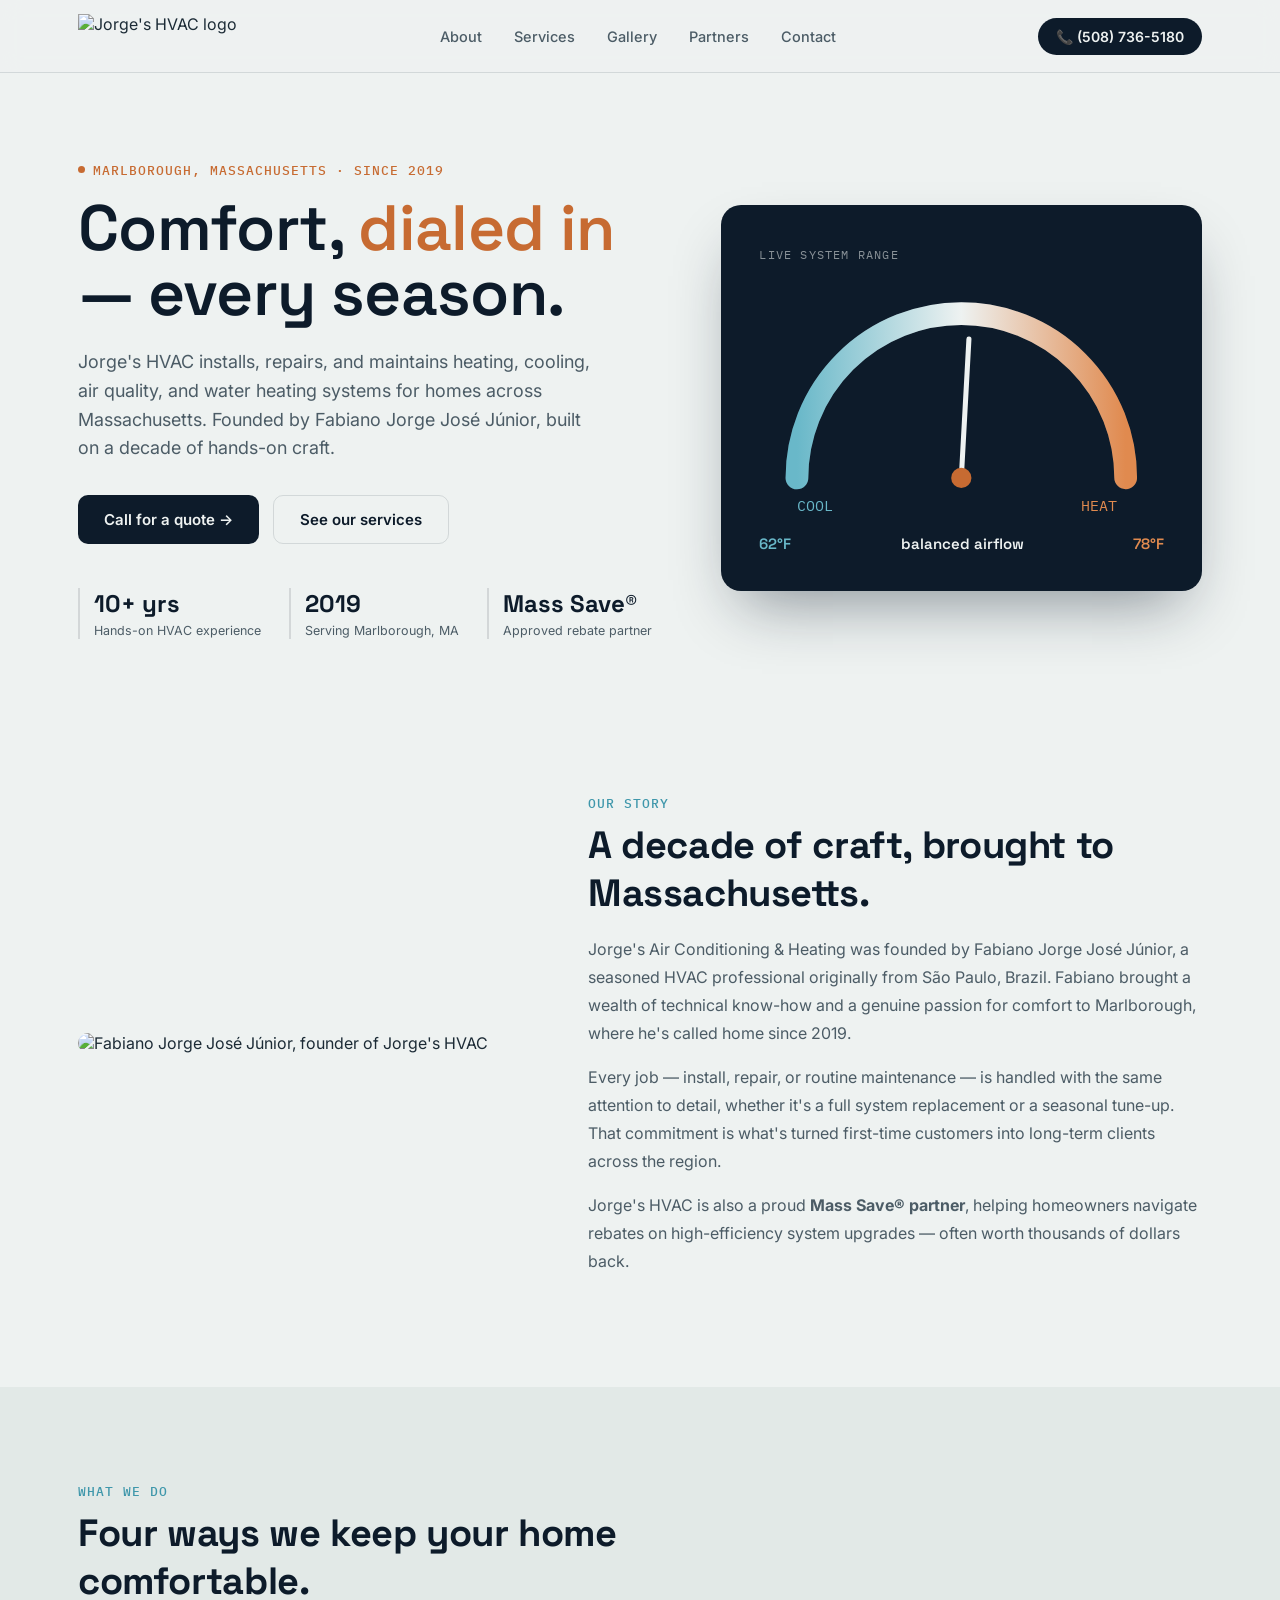
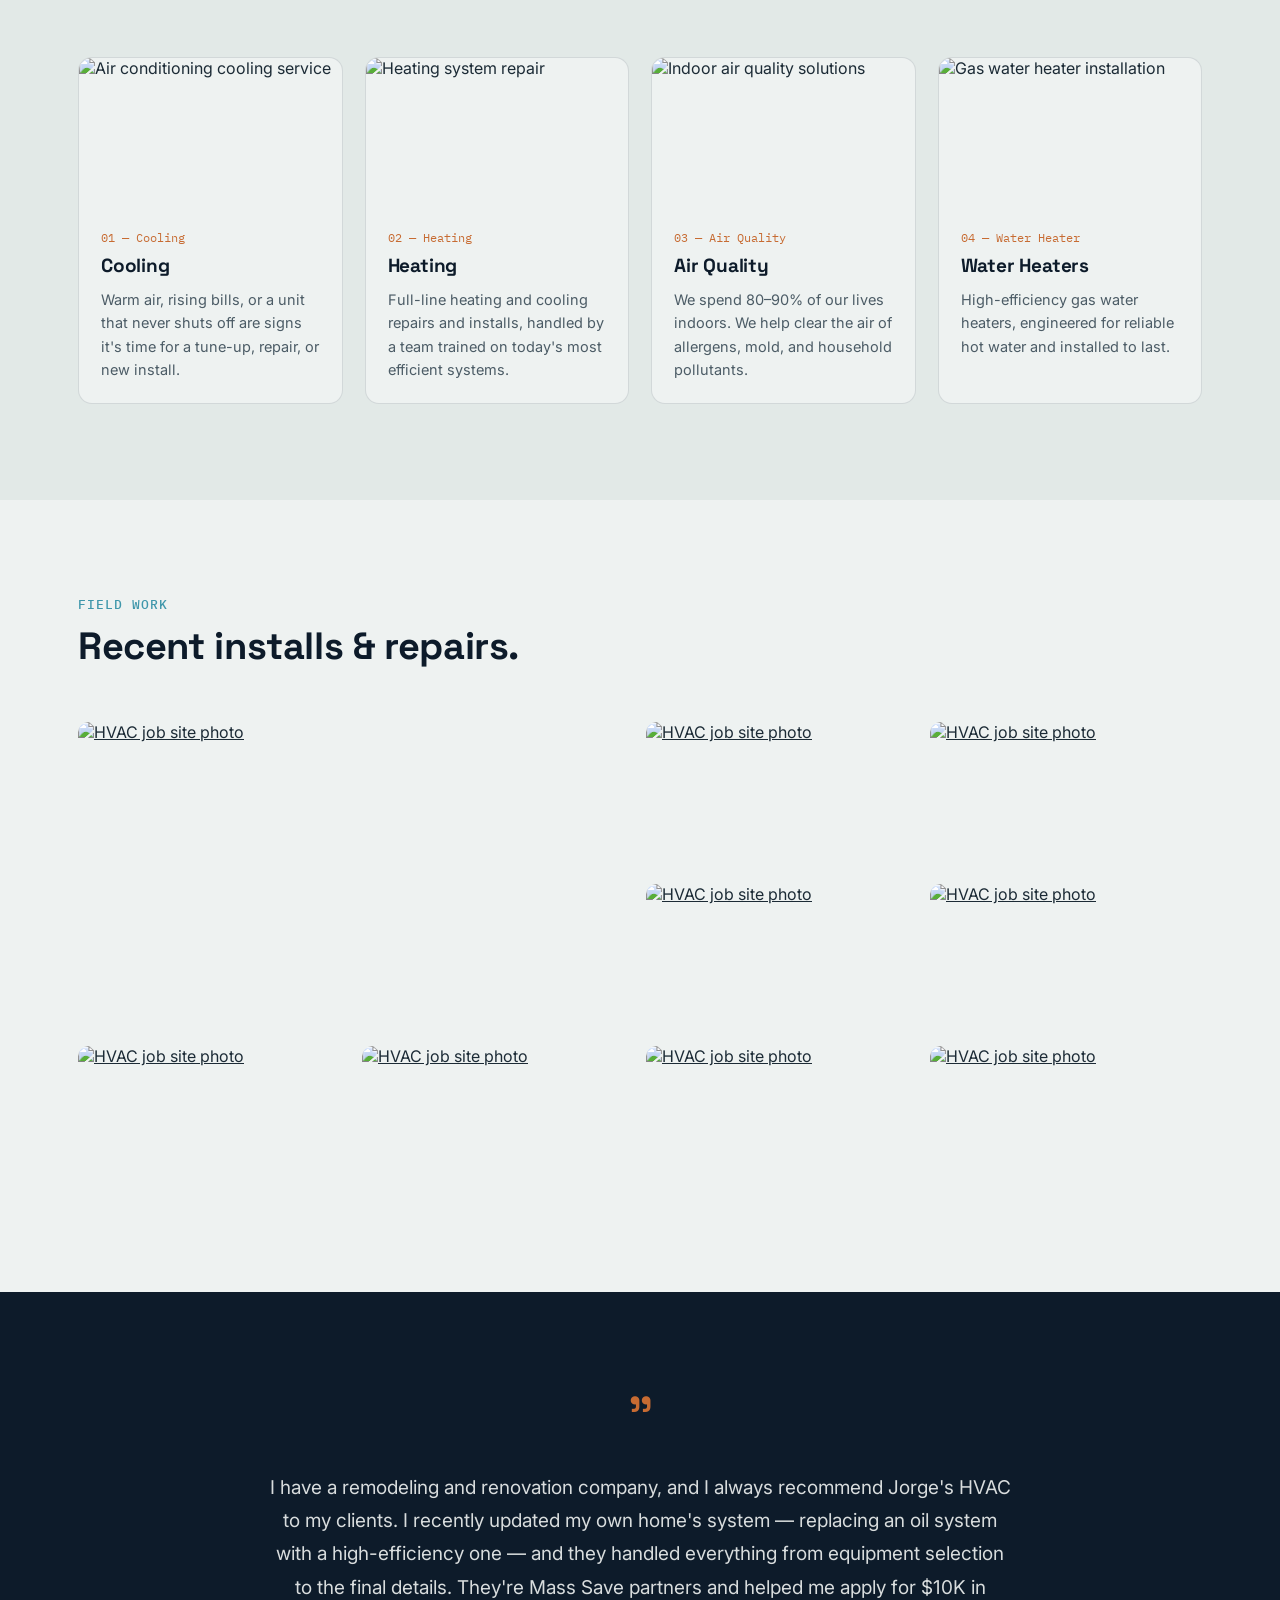
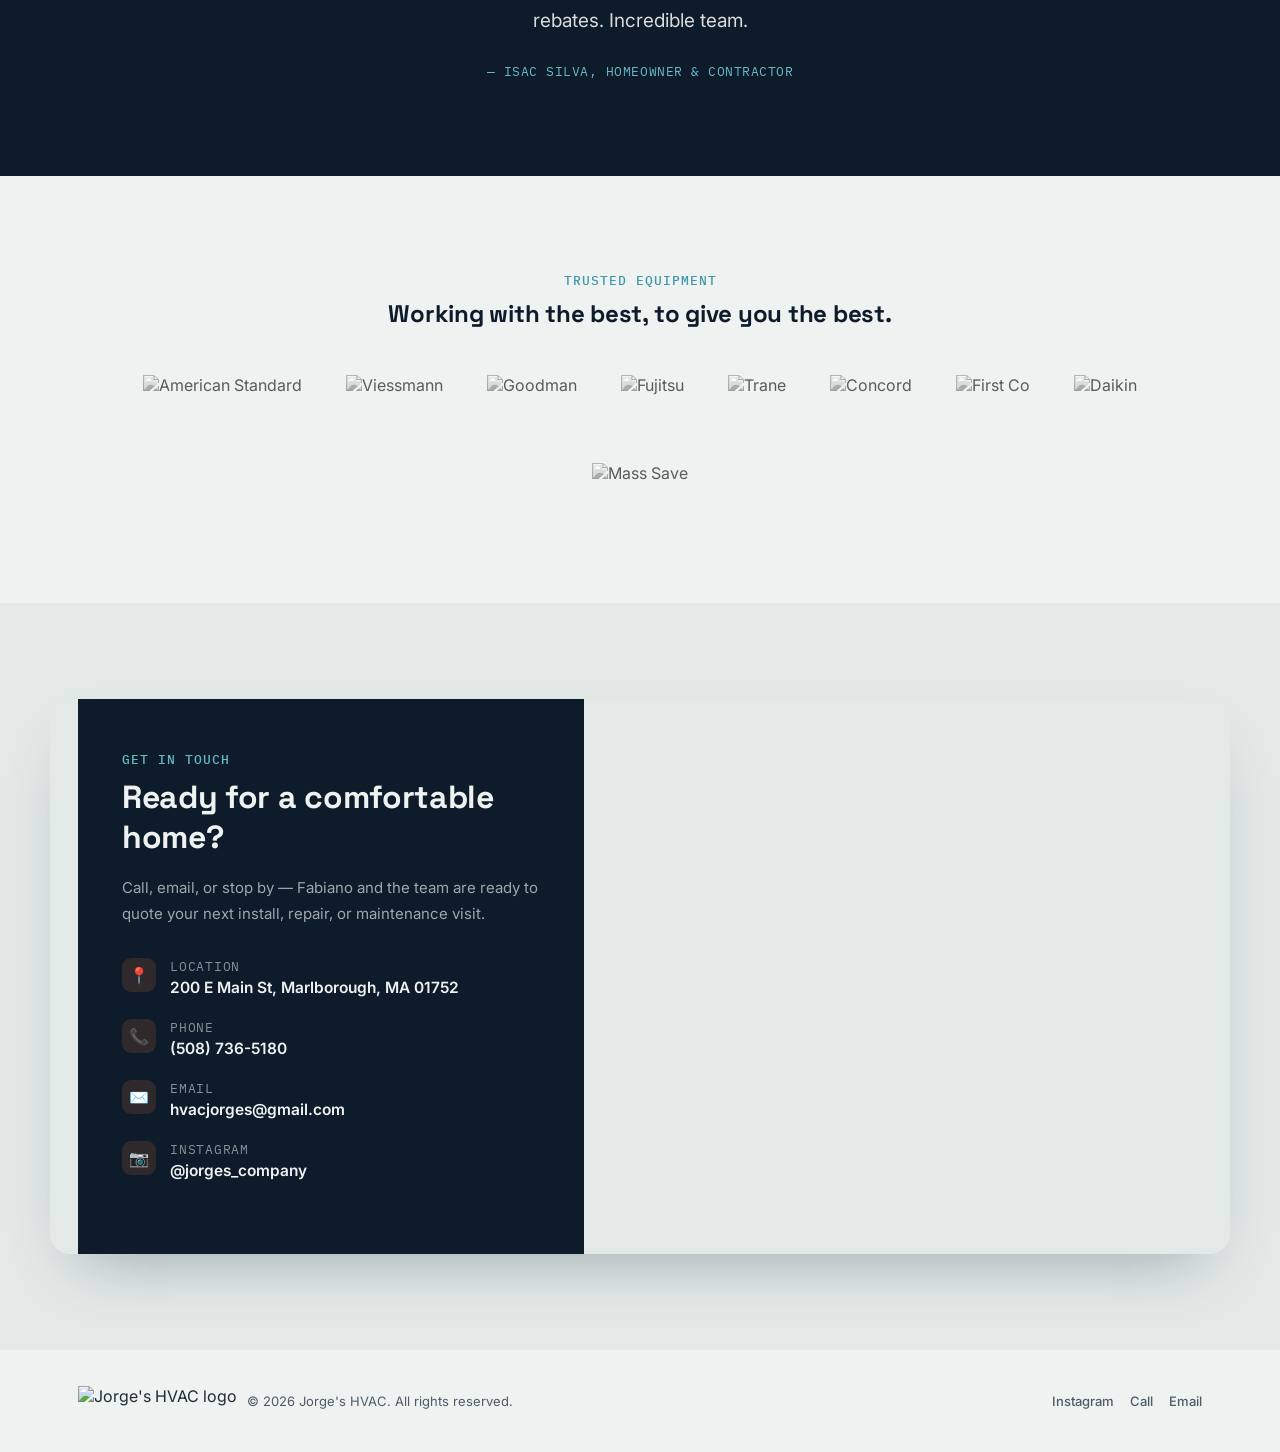
==== jorges-hvac.html @ 2f524a7e "Add files via upload" ====
<!DOCTYPE html>
<html lang="en">
<head>
<meta charset="UTF-8">
<meta name="viewport" content="width=device-width, initial-scale=1.0">
<title>Jorge's HVAC | Air Conditioning &amp; Heating — Marlborough, MA</title>
<meta name="description" content="Jorge's HVAC — residential heating, cooling, air quality and water heater specialists serving Marlborough, Massachusetts since 2019.">
<link rel="preconnect" href="https://fonts.googleapis.com">
<link rel="preconnect" href="https://fonts.gstatic.com" crossorigin>
<link href="https://fonts.googleapis.com/css2?family=Space+Grotesk:wght@400;500;600;700&family=Inter:wght@400;500;600&family=IBM+Plex+Mono:wght@500&display=swap" rel="stylesheet">
<style>
  :root{
    --ink:#0d1b2a;
    --paper:#eef2f1;
    --paper-2:#e2e9e7;
    --copper:#c76b32;
    --copper-2:#e08a4f;
    --teal:#3f97ab;
    --teal-2:#69b8c9;
    --text:#1c2b36;
    --text-soft:#4c5c66;
    --line:rgba(13,27,42,0.12);
    --radius:14px;
  }
  *{box-sizing:border-box;}
  html{scroll-behavior:smooth;}
  body{
    margin:0;
    background:var(--paper);
    color:var(--text);
    font-family:'Inter',sans-serif;
    -webkit-font-smoothing:antialiased;
  }
  h1,h2,h3,.disp{
    font-family:'Space Grotesk',sans-serif;
    letter-spacing:-0.01em;
    color:var(--ink);
    margin:0;
  }
  .mono{font-family:'IBM Plex Mono',monospace;}
  a{color:inherit;}
  img{max-width:100%;display:block;}
  .wrap{max-width:1180px;margin:0 auto;padding:0 28px;}
  section{padding:96px 0;}
  @media(max-width:640px){section{padding:64px 0;}}

  /* ---------- Header ---------- */
  header{
    position:sticky;top:0;z-index:50;
    background:rgba(238,242,241,0.86);
    backdrop-filter:blur(10px);
    border-bottom:1px solid var(--line);
  }
  .nav{display:flex;align-items:center;justify-content:space-between;padding:14px 28px;max-width:1180px;margin:0 auto;}
  .brand{display:flex;align-items:center;gap:10px;}
  .brand img{height:44px;width:auto;}
  nav.links{display:flex;gap:32px;font-size:14.5px;font-weight:500;}
  nav.links a{text-decoration:none;color:var(--text-soft);transition:color .2s;}
  nav.links a:hover{color:var(--ink);}
  .call-btn{
    display:flex;align-items:center;gap:8px;
    background:var(--ink);color:var(--paper);
    padding:10px 18px;border-radius:999px;
    font-size:14px;font-weight:600;text-decoration:none;
    white-space:nowrap;
  }
  .menu-toggle{display:none;}
  @media(max-width:860px){
    nav.links{display:none;}
    .menu-toggle{display:block;background:none;border:none;font-size:22px;cursor:pointer;color:var(--ink);}
  }

  /* ---------- Hero ---------- */
  .hero{padding:84px 0 60px;position:relative;overflow:hidden;}
  .hero .wrap{display:grid;grid-template-columns:1.1fr 0.9fr;gap:56px;align-items:center;}
  @media(max-width:900px){.hero .wrap{grid-template-columns:1fr;}}
  .eyebrow{
    display:inline-flex;align-items:center;gap:8px;
    font-family:'IBM Plex Mono',monospace;font-size:12.5px;letter-spacing:.08em;
    text-transform:uppercase;color:var(--copper);font-weight:500;margin-bottom:18px;
  }
  .eyebrow::before{content:'';width:7px;height:7px;border-radius:50%;background:var(--copper);display:inline-block;}
  h1.hero-title{font-size:clamp(38px,5.2vw,64px);line-height:1.02;font-weight:600;}
  h1.hero-title .accent{color:var(--copper);}
  .hero p.lead{font-size:18px;line-height:1.6;color:var(--text-soft);margin:22px 0 32px;max-width:520px;}
  .cta-row{display:flex;gap:14px;flex-wrap:wrap;}
  .btn-primary{
    background:var(--ink);color:var(--paper);padding:14px 26px;border-radius:10px;
    text-decoration:none;font-weight:600;font-size:15px;display:inline-flex;align-items:center;gap:8px;
    transition:transform .15s ease;
  }
  .btn-primary:hover{transform:translateY(-2px);}
  .btn-ghost{
    border:1px solid var(--line);padding:14px 26px;border-radius:10px;text-decoration:none;
    font-weight:600;font-size:15px;color:var(--ink);display:inline-flex;align-items:center;gap:8px;
  }
  .founded-row{display:flex;gap:28px;margin-top:44px;flex-wrap:wrap;}
  .founded-row .stat{border-left:2px solid var(--line);padding-left:14px;}
  .founded-row .stat b{display:block;font-family:'Space Grotesk';font-size:24px;color:var(--ink);}
  .founded-row .stat span{font-size:12.5px;color:var(--text-soft);}

  /* Dial signature graphic */
  .dial-card{
    background:var(--ink);border-radius:20px;padding:38px;position:relative;
    box-shadow:0 30px 60px -20px rgba(13,27,42,0.45);
  }
  .dial-card .dial-label{
    font-family:'IBM Plex Mono';font-size:12px;color:rgba(238,242,241,0.55);
    text-transform:uppercase;letter-spacing:.1em;margin-bottom:6px;
  }
  .dial-readout{display:flex;justify-content:space-between;align-items:flex-end;margin-top:14px;}
  .dial-readout .temp{font-family:'Space Grotesk';font-size:15px;color:var(--paper);font-weight:600;}
  .dial-readout .cool{color:var(--teal-2);}
  .dial-readout .heat{color:var(--copper-2);}

  /* ---------- About ---------- */
  .about .wrap{display:grid;grid-template-columns:0.85fr 1.15fr;gap:56px;align-items:center;}
  @media(max-width:900px){.about .wrap{grid-template-columns:1fr;}}
  .about-photo{border-radius:var(--radius);overflow:hidden;box-shadow:0 20px 40px -18px rgba(13,27,42,0.35);}
  .section-tag{font-family:'IBM Plex Mono';font-size:12.5px;text-transform:uppercase;letter-spacing:.08em;color:var(--teal);font-weight:500;margin-bottom:10px;display:block;}
  .about h2{font-size:clamp(28px,3.4vw,38px);margin-bottom:18px;}
  .about p{color:var(--text-soft);line-height:1.75;font-size:16px;margin-bottom:16px;}

  /* ---------- Services ---------- */
  .services{background:var(--paper-2);}
  .services-head{max-width:560px;margin-bottom:52px;}
  .services-head h2{font-size:clamp(28px,3.4vw,38px);}
  .services-grid{display:grid;grid-template-columns:repeat(4,1fr);gap:22px;}
  @media(max-width:960px){.services-grid{grid-template-columns:1fr 1fr;}}
  @media(max-width:560px){.services-grid{grid-template-columns:1fr;}}
  .service-card{
    background:var(--paper);border-radius:var(--radius);overflow:hidden;
    border:1px solid var(--line);transition:transform .2s ease, box-shadow .2s ease;
  }
  .service-card:hover{transform:translateY(-4px);box-shadow:0 20px 40px -22px rgba(13,27,42,0.3);}
  .service-card .img-wrap{height:150px;overflow:hidden;}
  .service-card .img-wrap img{width:100%;height:100%;object-fit:cover;}
  .service-card .body{padding:22px;}
  .service-card .idx{font-family:'IBM Plex Mono';font-size:12px;color:var(--copper);margin-bottom:8px;display:block;}
  .service-card h3{font-size:19px;margin-bottom:10px;}
  .service-card p{font-size:14.5px;color:var(--text-soft);line-height:1.6;margin:0;}

  /* ---------- Gallery ---------- */
  .gallery-grid{
    display:grid;grid-template-columns:repeat(4,1fr);grid-auto-rows:150px;gap:12px;
  }
  @media(max-width:860px){.gallery-grid{grid-template-columns:repeat(3,1fr);grid-auto-rows:110px;}}
  @media(max-width:560px){.gallery-grid{grid-template-columns:repeat(2,1fr);grid-auto-rows:100px;}}
  .gallery-grid img{width:100%;height:100%;object-fit:cover;border-radius:10px;transition:transform .35s ease;}
  .gallery-grid a{overflow:hidden;border-radius:10px;display:block;}
  .gallery-grid a:hover img{transform:scale(1.08);}
  .g-big{grid-column:span 2;grid-row:span 2;}
  @media(max-width:560px){.g-big{grid-column:span 2;grid-row:span 1;}}

  /* ---------- Testimonial ---------- */
  .testimonial{background:var(--ink);color:var(--paper);}
  .testimonial .wrap{max-width:800px;text-align:center;}
  .quote-mark{font-family:'Space Grotesk';font-size:64px;color:var(--copper);line-height:1;margin-bottom:8px;}
  .testimonial p.quote{font-size:19px;line-height:1.75;color:rgba(238,242,241,0.9);margin-bottom:26px;}
  .testimonial .who{font-family:'IBM Plex Mono';font-size:13px;color:var(--teal-2);letter-spacing:.04em;}

  /* ---------- Partners ---------- */
  .partners-head{text-align:center;max-width:520px;margin:0 auto 46px;}
  .partners-strip{
    display:flex;flex-wrap:wrap;justify-content:center;align-items:center;gap:44px;
    filter:grayscale(1);opacity:.75;
  }
  .partners-strip img{height:44px;width:auto;object-fit:contain;}

  /* ---------- Contact / Map ---------- */
  .contact{background:var(--paper-2);}
  .contact .wrap{display:grid;grid-template-columns:0.9fr 1.1fr;gap:0;border-radius:20px;overflow:hidden;box-shadow:0 30px 60px -30px rgba(13,27,42,0.35);}
  @media(max-width:860px){.contact .wrap{grid-template-columns:1fr;}}
  .contact-info{background:var(--ink);color:var(--paper);padding:52px 44px;}
  .contact-info h2{color:var(--paper);font-size:clamp(26px,3vw,32px);margin-bottom:18px;}
  .contact-info p.sub{color:rgba(238,242,241,0.65);line-height:1.7;margin-bottom:32px;font-size:15px;}
  .info-row{display:flex;gap:14px;align-items:flex-start;margin-bottom:22px;}
  .info-row .ic{width:34px;height:34px;border-radius:9px;background:rgba(199,107,50,0.18);display:flex;align-items:center;justify-content:center;flex-shrink:0;color:var(--copper-2);}
  .info-row .txt a{text-decoration:none;font-weight:600;font-size:15.5px;}
  .info-row .txt span{display:block;font-size:12.5px;color:rgba(238,242,241,0.55);margin-bottom:3px;font-family:'IBM Plex Mono';text-transform:uppercase;letter-spacing:.06em;}
  .map-wrap{min-height:420px;position:relative;}
  .map-wrap iframe{width:100%;height:100%;position:absolute;inset:0;border:0;}

  /* ---------- Footer ---------- */
  footer{padding:36px 0;}
  footer .wrap{display:flex;justify-content:space-between;align-items:center;flex-wrap:wrap;gap:16px;}
  footer .f-brand{display:flex;align-items:center;gap:10px;}
  footer .f-brand img{height:30px;}
  footer p{font-size:13px;color:var(--text-soft);margin:0;}
  footer .f-social{display:flex;gap:16px;}
  footer .f-social a{color:var(--text-soft);text-decoration:none;font-size:13px;font-weight:500;}
</style>
</head>
<body>

<header>
  <div class="nav">
    <div class="brand">
      <img src="https://static.wixstatic.com/media/fc9479_6227c693219246b69a8003c278b263b8~mv2.png" alt="Jorge's HVAC logo">
    </div>
    <nav class="links">
      <a href="#about">About</a>
      <a href="#services">Services</a>
      <a href="#gallery">Gallery</a>
      <a href="#partners">Partners</a>
      <a href="#contact">Contact</a>
    </nav>
    <a class="call-btn" href="tel:5087365180">📞 (508) 736-5180</a>
  </div>
</header>

<section class="hero">
  <div class="wrap">
    <div>
      <span class="eyebrow">Marlborough, Massachusetts · Since 2019</span>
      <h1 class="hero-title">Comfort, <span class="accent">dialed in</span> — every season.</h1>
      <p class="lead">Jorge's HVAC installs, repairs, and maintains heating, cooling, air quality, and water heating systems for homes across Massachusetts. Founded by Fabiano Jorge José Júnior, built on a decade of hands-on craft.</p>
      <div class="cta-row">
        <a class="btn-primary" href="tel:5087365180">Call for a quote →</a>
        <a class="btn-ghost" href="#services">See our services</a>
      </div>
      <div class="founded-row">
        <div class="stat"><b>10+ yrs</b><span>Hands-on HVAC experience</span></div>
        <div class="stat"><b>2019</b><span>Serving Marlborough, MA</span></div>
        <div class="stat"><b>Mass Save®</b><span>Approved rebate partner</span></div>
      </div>
    </div>
    <div class="dial-card">
      <span class="dial-label">Live system range</span>
      <svg viewBox="0 0 320 200" width="100%" height="auto">
        <defs>
          <linearGradient id="arcGrad" x1="0" y1="0" x2="1" y2="0">
            <stop offset="0%" stop-color="#69b8c9"/>
            <stop offset="50%" stop-color="#eef2f1"/>
            <stop offset="100%" stop-color="#e08a4f"/>
          </linearGradient>
        </defs>
        <path d="M 30 170 A 130 130 0 0 1 290 170" fill="none" stroke="rgba(238,242,241,0.12)" stroke-width="18" stroke-linecap="round"/>
        <path d="M 30 170 A 130 130 0 0 1 290 170" fill="none" stroke="url(#arcGrad)" stroke-width="18" stroke-linecap="round" stroke-dasharray="408" stroke-dashoffset="0"/>
        <g>
          <line id="needle" x1="160" y1="170" x2="160" y2="60" stroke="#eef2f1" stroke-width="4" stroke-linecap="round" transform-origin="160 170">
            <animateTransform attributeName="transform" type="rotate" values="-55;55;-55" dur="7s" repeatCount="indefinite"/>
          </line>
          <circle cx="160" cy="170" r="8" fill="#c76b32"/>
        </g>
        <text x="30" y="196" fill="#69b8c9" font-family="IBM Plex Mono" font-size="12">COOL</text>
        <text x="255" y="196" fill="#e08a4f" font-family="IBM Plex Mono" font-size="12">HEAT</text>
      </svg>
      <div class="dial-readout">
        <span class="temp cool mono">62°F</span>
        <span class="temp mono">balanced airflow</span>
        <span class="temp heat mono">78°F</span>
      </div>
    </div>
  </div>
</section>

<section class="about" id="about">
  <div class="wrap">
    <div class="about-photo">
      <img src="https://static.wixstatic.com/media/6af0bf_0059070eb35042699edf2f99a89b0881~mv2.jpg" alt="Fabiano Jorge José Júnior, founder of Jorge's HVAC">
    </div>
    <div>
      <span class="section-tag">Our story</span>
      <h2>A decade of craft, brought to Massachusetts.</h2>
      <p>Jorge's Air Conditioning &amp; Heating was founded by Fabiano Jorge José Júnior, a seasoned HVAC professional originally from São Paulo, Brazil. Fabiano brought a wealth of technical know-how and a genuine passion for comfort to Marlborough, where he's called home since 2019.</p>
      <p>Every job — install, repair, or routine maintenance — is handled with the same attention to detail, whether it's a full system replacement or a seasonal tune-up. That commitment is what's turned first-time customers into long-term clients across the region.</p>
      <p>Jorge's HVAC is also a proud <strong>Mass Save® partner</strong>, helping homeowners navigate rebates on high-efficiency system upgrades — often worth thousands of dollars back.</p>
    </div>
  </div>
</section>

<section class="services" id="services">
  <div class="wrap">
    <div class="services-head">
      <span class="section-tag">What we do</span>
      <h2>Four ways we keep your home comfortable.</h2>
    </div>
    <div class="services-grid">
      <div class="service-card">
        <div class="img-wrap"><img src="https://static.wixstatic.com/media/a3c153_56669e38ce904a728a6246879d546efe~mv2.jpg" alt="Air conditioning cooling service"></div>
        <div class="body">
          <span class="idx">01 — Cooling</span>
          <h3>Cooling</h3>
          <p>Warm air, rising bills, or a unit that never shuts off are signs it's time for a tune-up, repair, or new install.</p>
        </div>
      </div>
      <div class="service-card">
        <div class="img-wrap"><img src="https://static.wixstatic.com/media/c72cc3075b6b4cb0a4b5691df7a374e9.jpg" alt="Heating system repair"></div>
        <div class="body">
          <span class="idx">02 — Heating</span>
          <h3>Heating</h3>
          <p>Full-line heating and cooling repairs and installs, handled by a team trained on today's most efficient systems.</p>
        </div>
      </div>
      <div class="service-card">
        <div class="img-wrap"><img src="https://static.wixstatic.com/media/6af0bf_21682578ac074589a72baededa5db661~mv2.jpeg" alt="Indoor air quality solutions"></div>
        <div class="body">
          <span class="idx">03 — Air Quality</span>
          <h3>Air Quality</h3>
          <p>We spend 80–90% of our lives indoors. We help clear the air of allergens, mold, and household pollutants.</p>
        </div>
      </div>
      <div class="service-card">
        <div class="img-wrap"><img src="https://static.wixstatic.com/media/6af0bf_4f864af9c4084b5ca4c1fb94f4057456~mv2.jpeg" alt="Gas water heater installation"></div>
        <div class="body">
          <span class="idx">04 — Water Heater</span>
          <h3>Water Heaters</h3>
          <p>High-efficiency gas water heaters, engineered for reliable hot water and installed to last.</p>
        </div>
      </div>
    </div>
  </div>
</section>

<section id="gallery">
  <div class="wrap">
    <div class="services-head">
      <span class="section-tag">Field work</span>
      <h2>Recent installs &amp; repairs.</h2>
    </div>
    <div class="gallery-grid">
      <a class="g-big" href="https://static.wixstatic.com/media/fc9479_60979dba7e684342903971198f5626d5~mv2.jpeg" target="_blank"><img src="https://static.wixstatic.com/media/fc9479_60979dba7e684342903971198f5626d5~mv2.jpeg" alt="HVAC job site photo"></a>
      <a href="https://static.wixstatic.com/media/fc9479_14ffb78b35f049d3afb1933136d7eb33~mv2.jpeg" target="_blank"><img src="https://static.wixstatic.com/media/fc9479_14ffb78b35f049d3afb1933136d7eb33~mv2.jpeg" alt="HVAC job site photo"></a>
      <a href="https://static.wixstatic.com/media/fc9479_774953a46e1c450782778f22073405b7~mv2.jpeg" target="_blank"><img src="https://static.wixstatic.com/media/fc9479_774953a46e1c450782778f22073405b7~mv2.jpeg" alt="HVAC job site photo"></a>
      <a href="https://static.wixstatic.com/media/fc9479_d36e43104c43455ea2e08a2913b02959~mv2.jpeg" target="_blank"><img src="https://static.wixstatic.com/media/fc9479_d36e43104c43455ea2e08a2913b02959~mv2.jpeg" alt="HVAC job site photo"></a>
      <a href="https://static.wixstatic.com/media/6af0bf_ab69b0f250004332ac04d1683e96c022f003.jpg" target="_blank"><img src="https://static.wixstatic.com/media/6af0bf_ab69b0f250004332ac04d1683e96c022f003.jpg" alt="HVAC job site photo"></a>
      <a href="https://static.wixstatic.com/media/6af0bf_f7a6e0abb18545e599bedf4788f11f24~mv2.jpg" target="_blank"><img src="https://static.wixstatic.com/media/6af0bf_f7a6e0abb18545e599bedf4788f11f24~mv2.jpg" alt="HVAC job site photo"></a>
      <a href="https://static.wixstatic.com/media/6af0bf_a3e02ba2478d49bdb0521d89520cb864~mv2.jpg" target="_blank"><img src="https://static.wixstatic.com/media/6af0bf_a3e02ba2478d49bdb0521d89520cb864~mv2.jpg" alt="HVAC job site photo"></a>
      <a href="https://static.wixstatic.com/media/6af0bf_21291bddd34b43ddb1283bdc72a72e00~mv2.jpg" target="_blank"><img src="https://static.wixstatic.com/media/6af0bf_21291bddd34b43ddb1283bdc72a72e00~mv2.jpg" alt="HVAC job site photo"></a>
      <a href="https://static.wixstatic.com/media/6af0bf_511a3db5c3a44da0bc64b3d94ef82dff~mv2.jpg" target="_blank"><img src="https://static.wixstatic.com/media/6af0bf_511a3db5c3a44da0bc64b3d94ef82dff~mv2.jpg" alt="HVAC job site photo"></a>
    </div>
  </div>
</section>

<section class="testimonial">
  <div class="wrap">
    <div class="quote-mark">"</div>
    <p class="quote">I have a remodeling and renovation company, and I always recommend Jorge's HVAC to my clients. I recently updated my own home's system — replacing an oil system with a high-efficiency one — and they handled everything from equipment selection to the final details. They're Mass Save partners and helped me apply for $10K in rebates. Incredible team.</p>
    <div class="who">— ISAC SILVA, HOMEOWNER &amp; CONTRACTOR</div>
  </div>
</section>

<section id="partners">
  <div class="wrap">
    <div class="partners-head">
      <span class="section-tag">Trusted equipment</span>
      <h2>Working with the best, to give you the best.</h2>
    </div>
    <div class="partners-strip">
      <img src="https://static.wixstatic.com/media/fc9479_d9d89bdbfcfb4cdebfdb4f18f1bef807~mv2.png" alt="American Standard">
      <img src="https://static.wixstatic.com/media/fc9479_b21fe7f79837451b898548a3047d15c5~mv2.png" alt="Viessmann">
      <img src="https://static.wixstatic.com/media/fc9479_6e2365478aa744669d7b43fcd9af9023~mv2.png" alt="Goodman">
      <img src="https://static.wixstatic.com/media/fc9479_62b9f2e776924a3fb985a25b045e7283~mv2.png" alt="Fujitsu">
      <img src="https://static.wixstatic.com/media/fc9479_4fc2f5d1a4834160b5f87989683364e3~mv2.png" alt="Trane">
      <img src="https://static.wixstatic.com/media/fc9479_2b391b04d5f244e3a72639884554afff~mv2.png" alt="Concord">
      <img src="https://static.wixstatic.com/media/fc9479_1a184c3d9d0d44eb93fc24f3d7b8cde6~mv2.png" alt="First Co">
      <img src="https://static.wixstatic.com/media/fc9479_e1c1ed7fa6a1403bbee824621b095758~mv2.png" alt="Daikin">
      <img src="https://static.wixstatic.com/media/fc9479_9b89e1243cc24a1d83a5c691467ba5d6~mv2.webp" alt="Mass Save">
    </div>
  </div>
</section>

<section class="contact" id="contact">
  <div class="wrap">
    <div class="contact-info">
      <span class="section-tag" style="color:#69b8c9;">Get in touch</span>
      <h2>Ready for a comfortable home?</h2>
      <p class="sub">Call, email, or stop by — Fabiano and the team are ready to quote your next install, repair, or maintenance visit.</p>

      <div class="info-row">
        <div class="ic">📍</div>
        <div class="txt"><span>Location</span><a href="https://maps.google.com/?q=200+E+Main+St,+Marlborough,+MA+01752" target="_blank">200 E Main St, Marlborough, MA 01752</a></div>
      </div>
      <div class="info-row">
        <div class="ic">📞</div>
        <div class="txt"><span>Phone</span><a href="tel:5087365180">(508) 736-5180</a></div>
      </div>
      <div class="info-row">
        <div class="ic">✉️</div>
        <div class="txt"><span>Email</span><a href="mailto:hvacjorges@gmail.com">hvacjorges@gmail.com</a></div>
      </div>
      <div class="info-row">
        <div class="ic">📷</div>
        <div class="txt"><span>Instagram</span><a href="https://www.instagram.com/jorges_company/" target="_blank">@jorges_company</a></div>
      </div>
    </div>
    <div class="map-wrap">
      <iframe loading="lazy" src="https://www.google.com/maps?q=200+E+Main+St,+Marlborough,+MA+01752&output=embed"></iframe>
    </div>
  </div>
</section>

<footer>
  <div class="wrap">
    <div class="f-brand">
      <img src="https://static.wixstatic.com/media/fc9479_6227c693219246b69a8003c278b263b8~mv2.png" alt="Jorge's HVAC logo">
      <p>© 2026 Jorge's HVAC. All rights reserved.</p>
    </div>
    <div class="f-social">
      <a href="https://www.instagram.com/jorges_company/" target="_blank">Instagram</a>
      <a href="tel:5087365180">Call</a>
      <a href="mailto:hvacjorges@gmail.com">Email</a>
    </div>
  </div>
</footer>

</body>
</html>
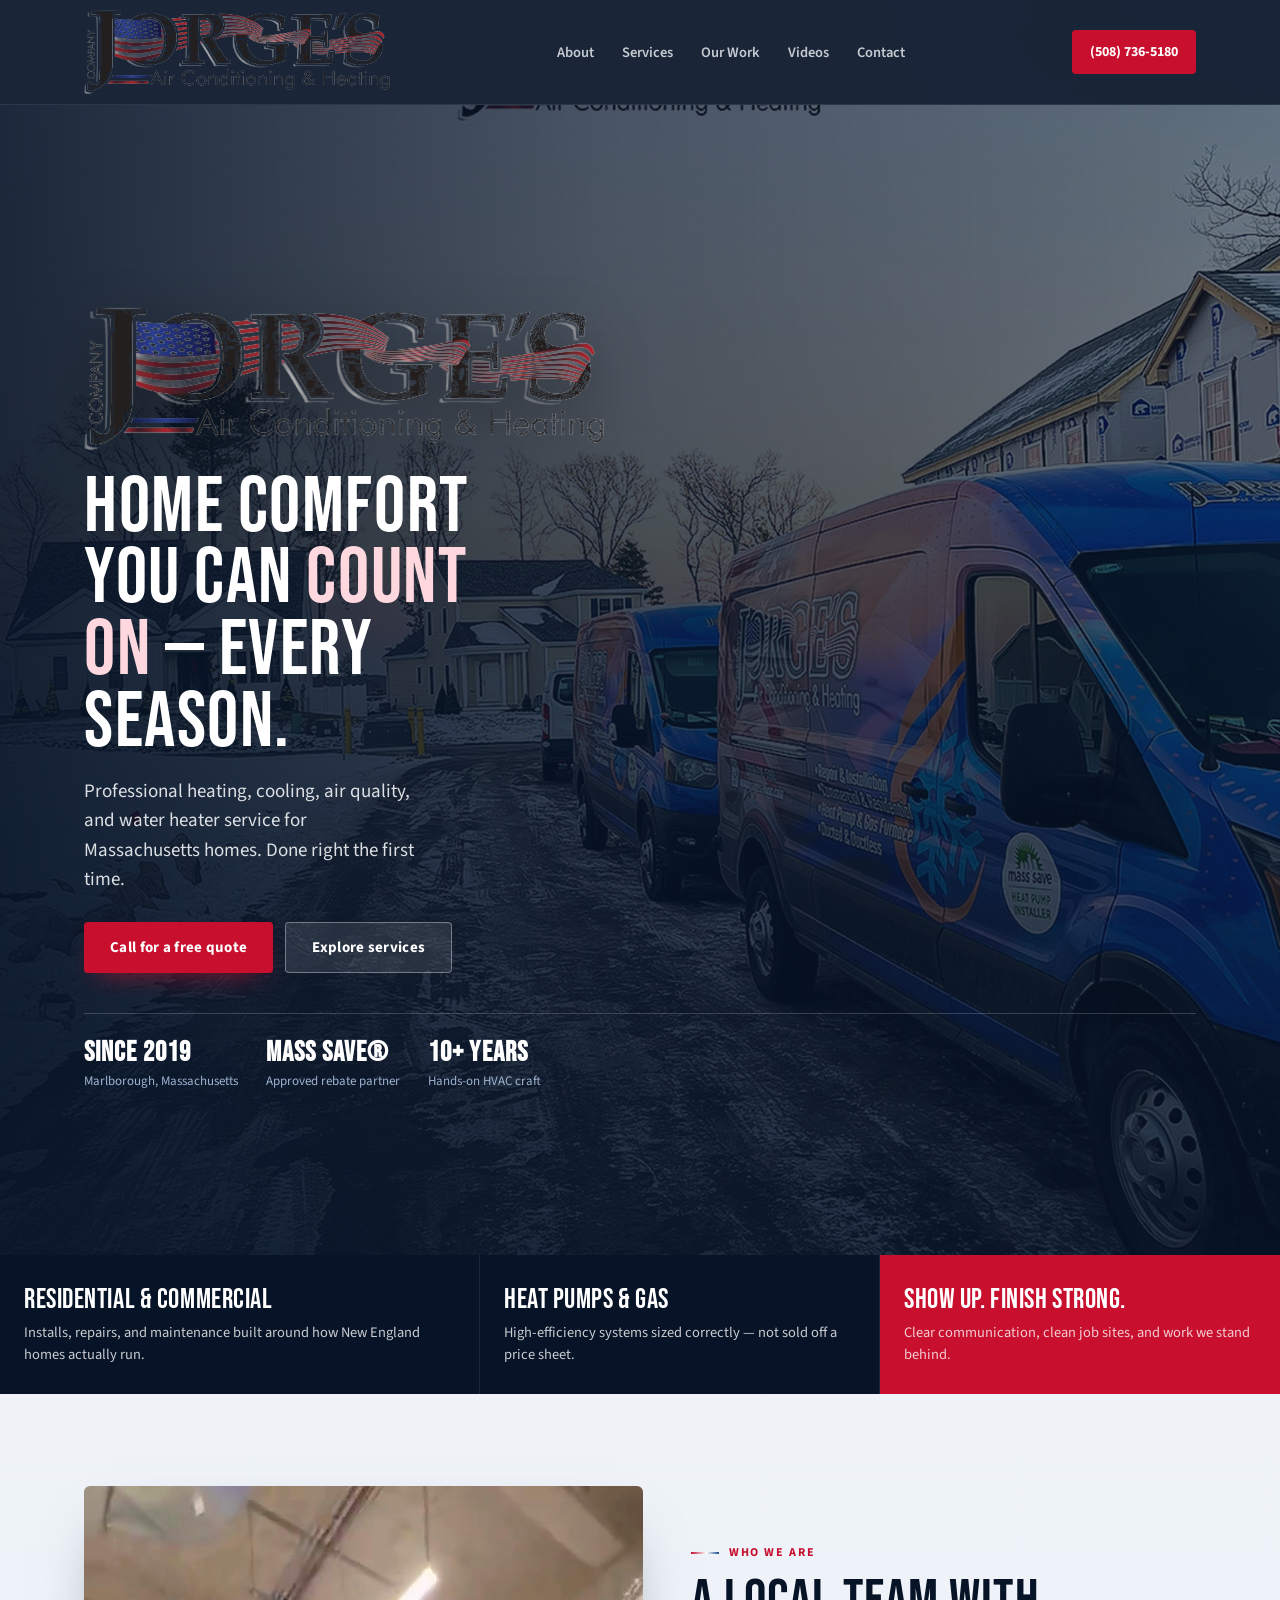
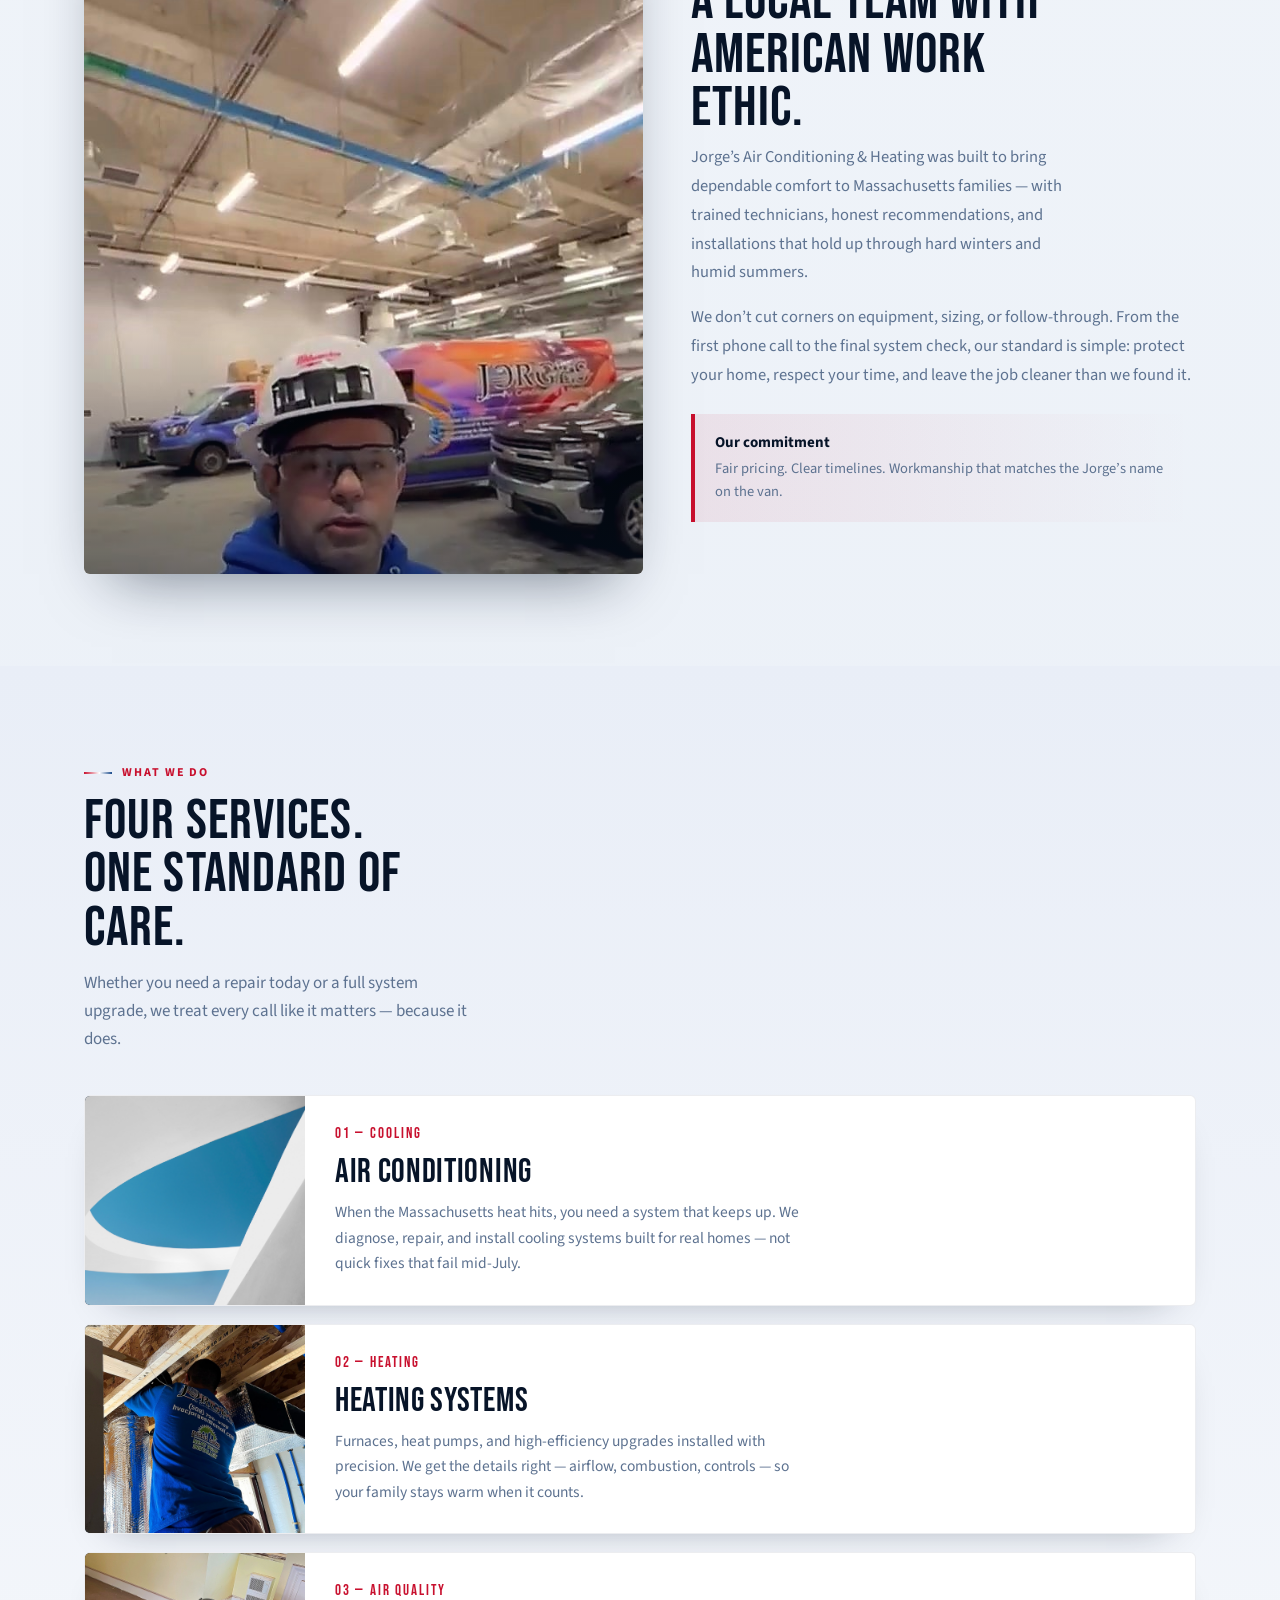
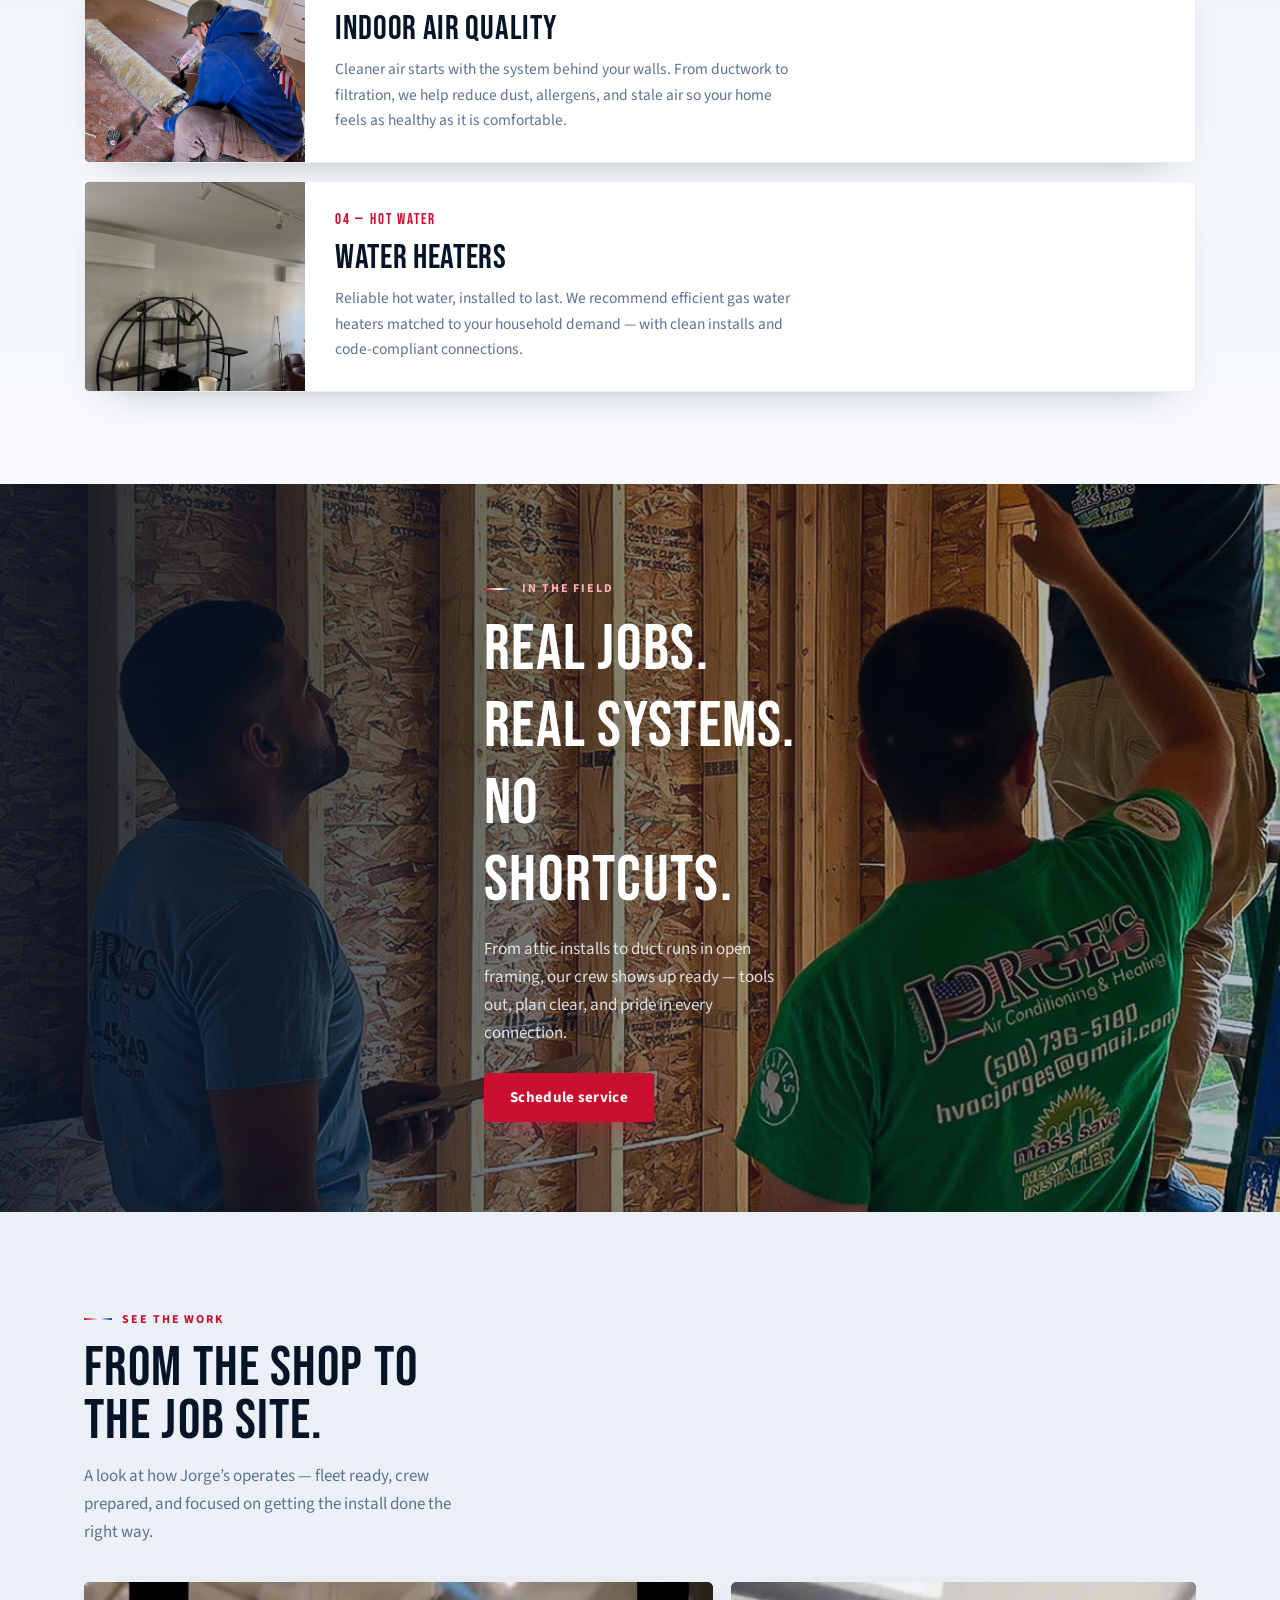
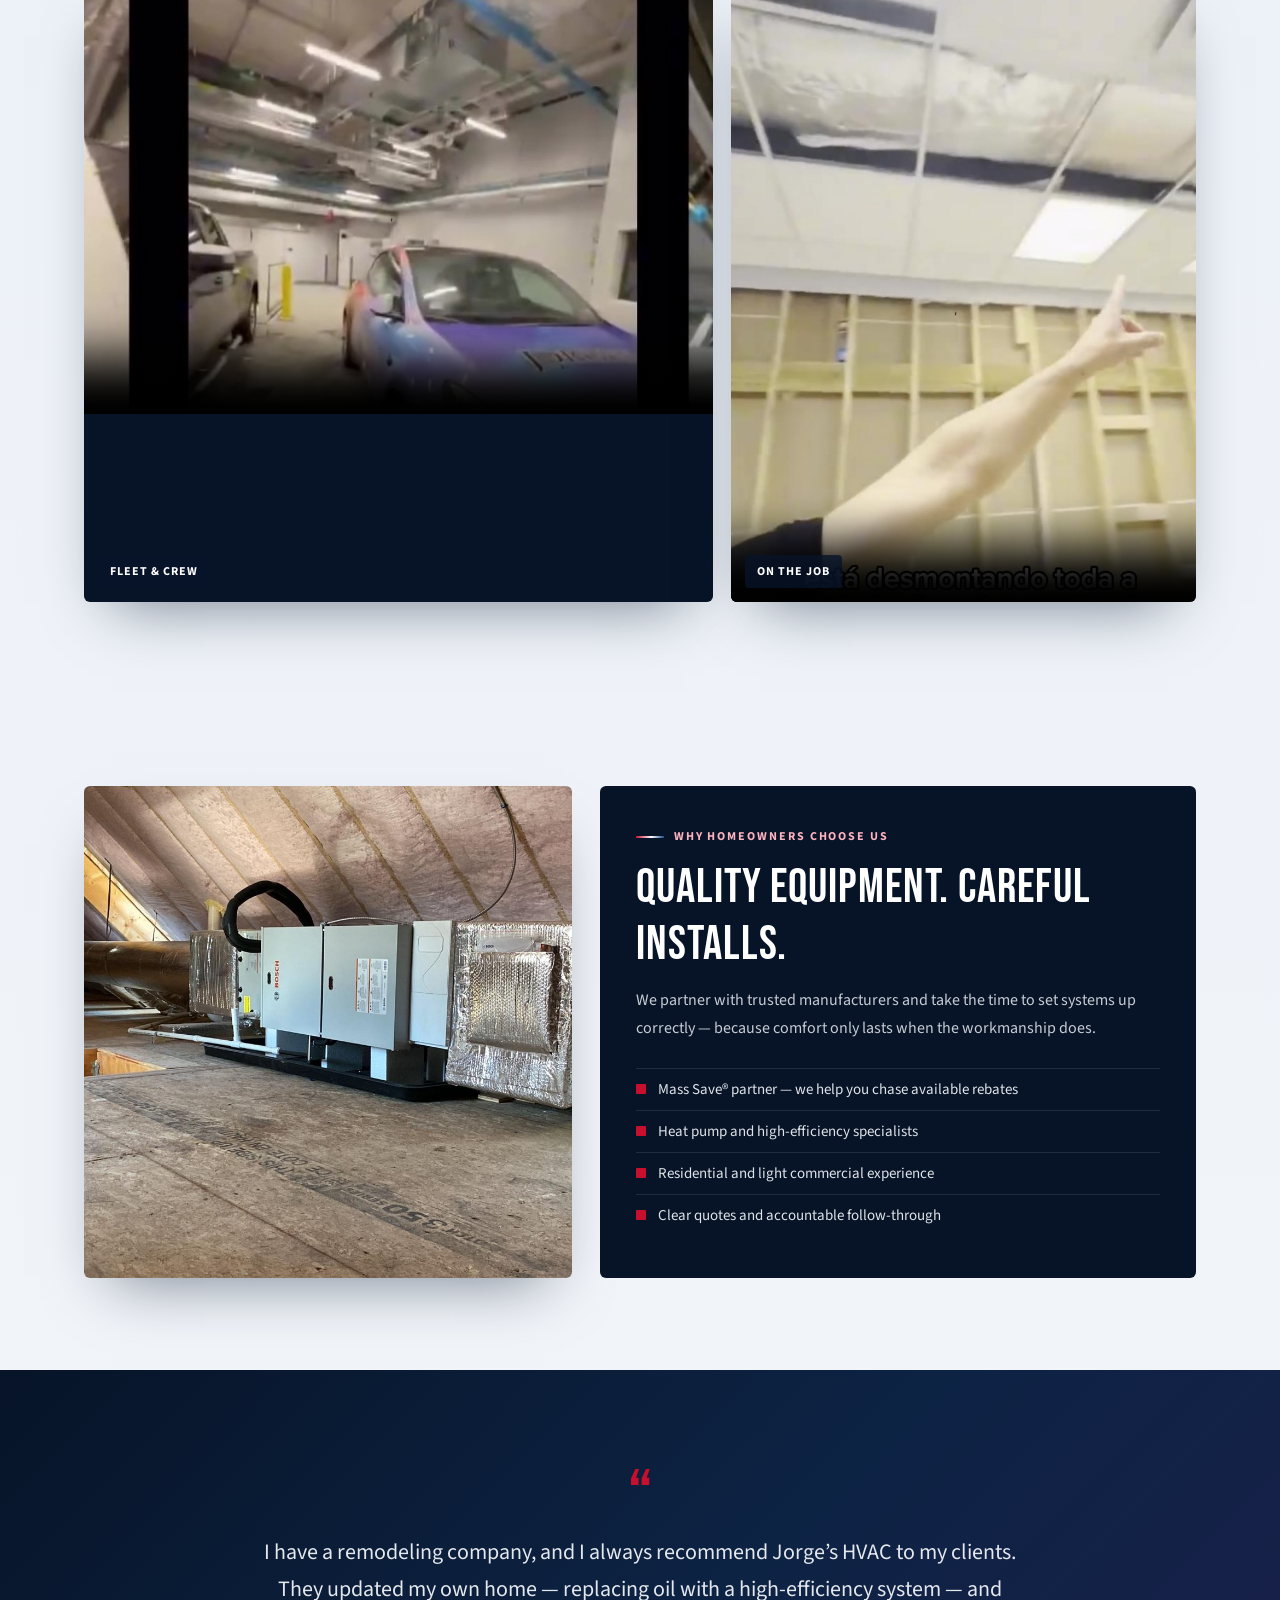
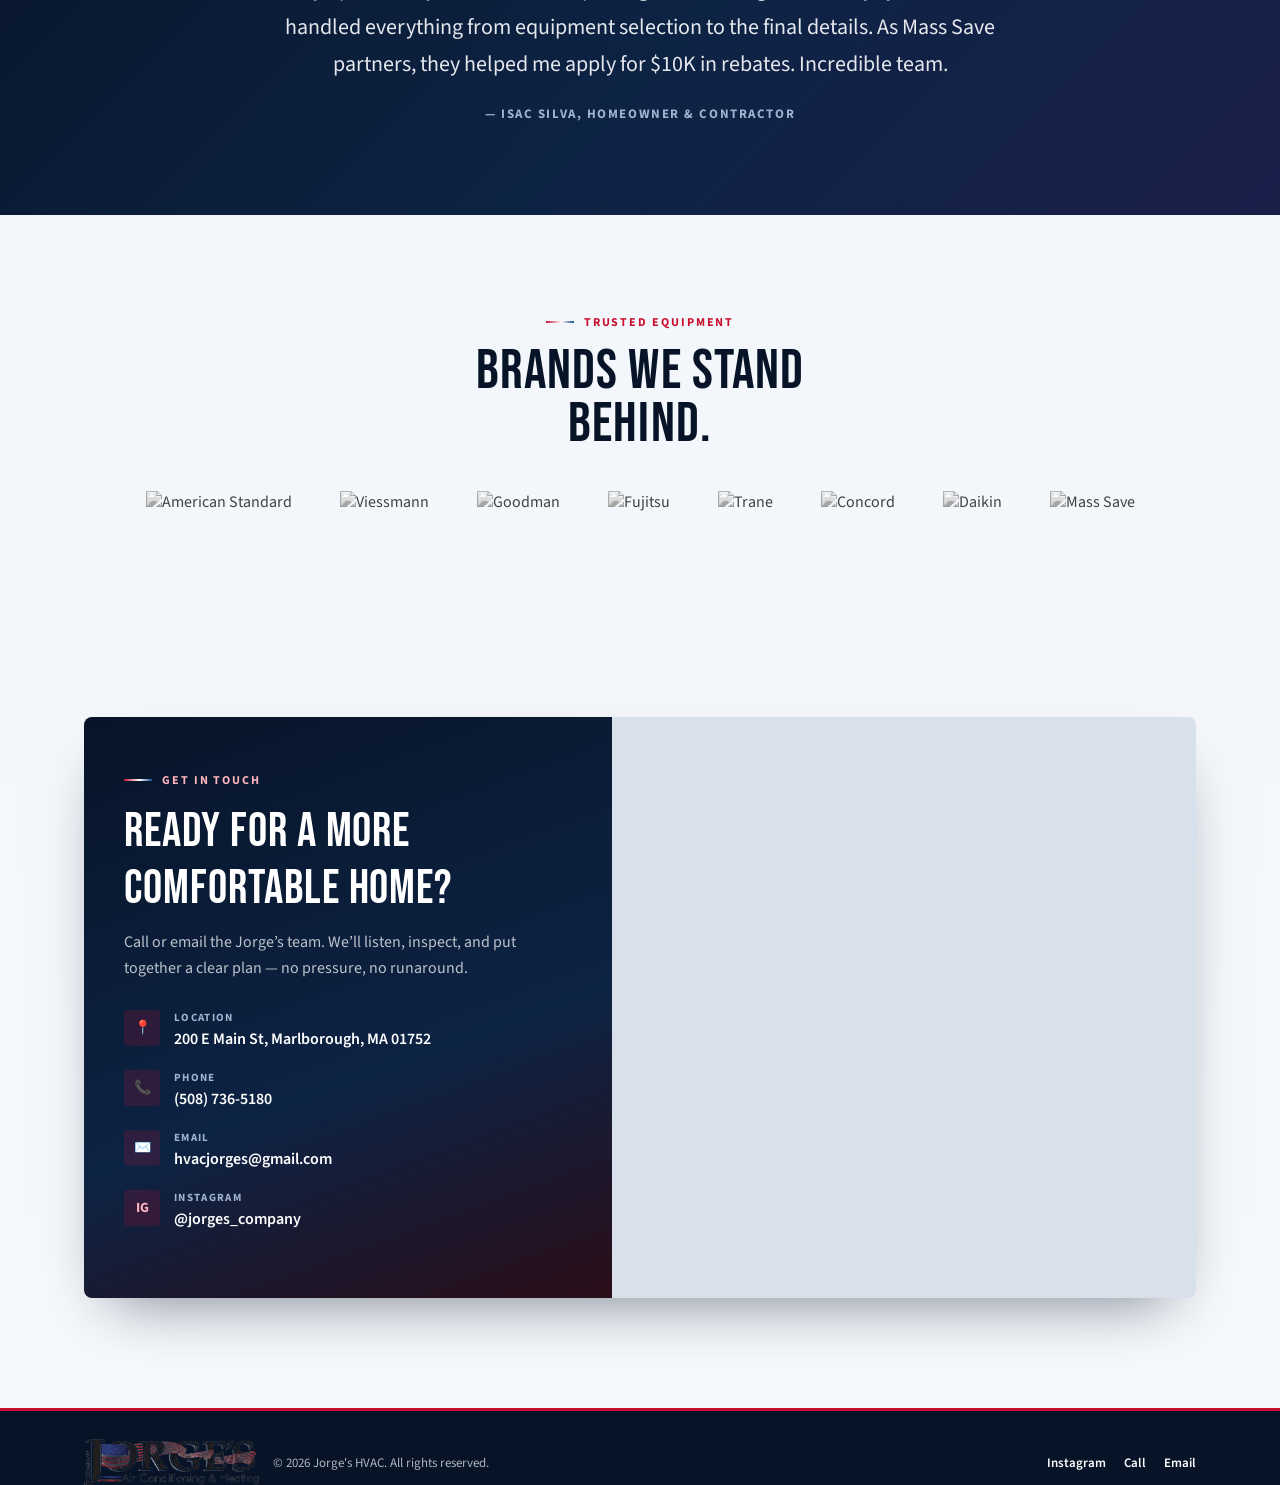
==== commit 19e76e8d: "Redesign Jorge's HVAC site with USA theme and local media - Full-bleed hero with fleet photo and ove" ====
--- a/jorges-hvac.html
+++ b/jorges-hvac.html
@@ -2,408 +2,11 @@
 <html lang="en">
 <head>
 <meta charset="UTF-8">
-<meta name="viewport" content="width=device-width, initial-scale=1.0">
-<title>Jorge's HVAC | Air Conditioning &amp; Heating — Marlborough, MA</title>
-<meta name="description" content="Jorge's HVAC — residential heating, cooling, air quality and water heater specialists serving Marlborough, Massachusetts since 2019.">
-<link rel="preconnect" href="https://fonts.googleapis.com">
-<link rel="preconnect" href="https://fonts.gstatic.com" crossorigin>
-<link href="https://fonts.googleapis.com/css2?family=Space+Grotesk:wght@400;500;600;700&family=Inter:wght@400;500;600&family=IBM+Plex+Mono:wght@500&display=swap" rel="stylesheet">
-<style>
-  :root{
-    --ink:#0d1b2a;
-    --paper:#eef2f1;
-    --paper-2:#e2e9e7;
-    --copper:#c76b32;
-    --copper-2:#e08a4f;
-    --teal:#3f97ab;
-    --teal-2:#69b8c9;
-    --text:#1c2b36;
-    --text-soft:#4c5c66;
-    --line:rgba(13,27,42,0.12);
-    --radius:14px;
-  }
-  *{box-sizing:border-box;}
-  html{scroll-behavior:smooth;}
-  body{
-    margin:0;
-    background:var(--paper);
-    color:var(--text);
-    font-family:'Inter',sans-serif;
-    -webkit-font-smoothing:antialiased;
-  }
-  h1,h2,h3,.disp{
-    font-family:'Space Grotesk',sans-serif;
-    letter-spacing:-0.01em;
-    color:var(--ink);
-    margin:0;
-  }
-  .mono{font-family:'IBM Plex Mono',monospace;}
-  a{color:inherit;}
-  img{max-width:100%;display:block;}
-  .wrap{max-width:1180px;margin:0 auto;padding:0 28px;}
-  section{padding:96px 0;}
-  @media(max-width:640px){section{padding:64px 0;}}
-
-  /* ---------- Header ---------- */
-  header{
-    position:sticky;top:0;z-index:50;
-    background:rgba(238,242,241,0.86);
-    backdrop-filter:blur(10px);
-    border-bottom:1px solid var(--line);
-  }
-  .nav{display:flex;align-items:center;justify-content:space-between;padding:14px 28px;max-width:1180px;margin:0 auto;}
-  .brand{display:flex;align-items:center;gap:10px;}
-  .brand img{height:44px;width:auto;}
-  nav.links{display:flex;gap:32px;font-size:14.5px;font-weight:500;}
-  nav.links a{text-decoration:none;color:var(--text-soft);transition:color .2s;}
-  nav.links a:hover{color:var(--ink);}
-  .call-btn{
-    display:flex;align-items:center;gap:8px;
-    background:var(--ink);color:var(--paper);
-    padding:10px 18px;border-radius:999px;
-    font-size:14px;font-weight:600;text-decoration:none;
-    white-space:nowrap;
-  }
-  .menu-toggle{display:none;}
-  @media(max-width:860px){
-    nav.links{display:none;}
-    .menu-toggle{display:block;background:none;border:none;font-size:22px;cursor:pointer;color:var(--ink);}
-  }
-
-  /* ---------- Hero ---------- */
-  .hero{padding:84px 0 60px;position:relative;overflow:hidden;}
-  .hero .wrap{display:grid;grid-template-columns:1.1fr 0.9fr;gap:56px;align-items:center;}
-  @media(max-width:900px){.hero .wrap{grid-template-columns:1fr;}}
-  .eyebrow{
-    display:inline-flex;align-items:center;gap:8px;
-    font-family:'IBM Plex Mono',monospace;font-size:12.5px;letter-spacing:.08em;
-    text-transform:uppercase;color:var(--copper);font-weight:500;margin-bottom:18px;
-  }
-  .eyebrow::before{content:'';width:7px;height:7px;border-radius:50%;background:var(--copper);display:inline-block;}
-  h1.hero-title{font-size:clamp(38px,5.2vw,64px);line-height:1.02;font-weight:600;}
-  h1.hero-title .accent{color:var(--copper);}
-  .hero p.lead{font-size:18px;line-height:1.6;color:var(--text-soft);margin:22px 0 32px;max-width:520px;}
-  .cta-row{display:flex;gap:14px;flex-wrap:wrap;}
-  .btn-primary{
-    background:var(--ink);color:var(--paper);padding:14px 26px;border-radius:10px;
-    text-decoration:none;font-weight:600;font-size:15px;display:inline-flex;align-items:center;gap:8px;
-    transition:transform .15s ease;
-  }
-  .btn-primary:hover{transform:translateY(-2px);}
-  .btn-ghost{
-    border:1px solid var(--line);padding:14px 26px;border-radius:10px;text-decoration:none;
-    font-weight:600;font-size:15px;color:var(--ink);display:inline-flex;align-items:center;gap:8px;
-  }
-  .founded-row{display:flex;gap:28px;margin-top:44px;flex-wrap:wrap;}
-  .founded-row .stat{border-left:2px solid var(--line);padding-left:14px;}
-  .founded-row .stat b{display:block;font-family:'Space Grotesk';font-size:24px;color:var(--ink);}
-  .founded-row .stat span{font-size:12.5px;color:var(--text-soft);}
-
-  /* Dial signature graphic */
-  .dial-card{
-    background:var(--ink);border-radius:20px;padding:38px;position:relative;
-    box-shadow:0 30px 60px -20px rgba(13,27,42,0.45);
-  }
-  .dial-card .dial-label{
-    font-family:'IBM Plex Mono';font-size:12px;color:rgba(238,242,241,0.55);
-    text-transform:uppercase;letter-spacing:.1em;margin-bottom:6px;
-  }
-  .dial-readout{display:flex;justify-content:space-between;align-items:flex-end;margin-top:14px;}
-  .dial-readout .temp{font-family:'Space Grotesk';font-size:15px;color:var(--paper);font-weight:600;}
-  .dial-readout .cool{color:var(--teal-2);}
-  .dial-readout .heat{color:var(--copper-2);}
-
-  /* ---------- About ---------- */
-  .about .wrap{display:grid;grid-template-columns:0.85fr 1.15fr;gap:56px;align-items:center;}
-  @media(max-width:900px){.about .wrap{grid-template-columns:1fr;}}
-  .about-photo{border-radius:var(--radius);overflow:hidden;box-shadow:0 20px 40px -18px rgba(13,27,42,0.35);}
-  .section-tag{font-family:'IBM Plex Mono';font-size:12.5px;text-transform:uppercase;letter-spacing:.08em;color:var(--teal);font-weight:500;margin-bottom:10px;display:block;}
-  .about h2{font-size:clamp(28px,3.4vw,38px);margin-bottom:18px;}
-  .about p{color:var(--text-soft);line-height:1.75;font-size:16px;margin-bottom:16px;}
-
-  /* ---------- Services ---------- */
-  .services{background:var(--paper-2);}
-  .services-head{max-width:560px;margin-bottom:52px;}
-  .services-head h2{font-size:clamp(28px,3.4vw,38px);}
-  .services-grid{display:grid;grid-template-columns:repeat(4,1fr);gap:22px;}
-  @media(max-width:960px){.services-grid{grid-template-columns:1fr 1fr;}}
-  @media(max-width:560px){.services-grid{grid-template-columns:1fr;}}
-  .service-card{
-    background:var(--paper);border-radius:var(--radius);overflow:hidden;
-    border:1px solid var(--line);transition:transform .2s ease, box-shadow .2s ease;
-  }
-  .service-card:hover{transform:translateY(-4px);box-shadow:0 20px 40px -22px rgba(13,27,42,0.3);}
-  .service-card .img-wrap{height:150px;overflow:hidden;}
-  .service-card .img-wrap img{width:100%;height:100%;object-fit:cover;}
-  .service-card .body{padding:22px;}
-  .service-card .idx{font-family:'IBM Plex Mono';font-size:12px;color:var(--copper);margin-bottom:8px;display:block;}
-  .service-card h3{font-size:19px;margin-bottom:10px;}
-  .service-card p{font-size:14.5px;color:var(--text-soft);line-height:1.6;margin:0;}
-
-  /* ---------- Gallery ---------- */
-  .gallery-grid{
-    display:grid;grid-template-columns:repeat(4,1fr);grid-auto-rows:150px;gap:12px;
-  }
-  @media(max-width:860px){.gallery-grid{grid-template-columns:repeat(3,1fr);grid-auto-rows:110px;}}
-  @media(max-width:560px){.gallery-grid{grid-template-columns:repeat(2,1fr);grid-auto-rows:100px;}}
-  .gallery-grid img{width:100%;height:100%;object-fit:cover;border-radius:10px;transition:transform .35s ease;}
-  .gallery-grid a{overflow:hidden;border-radius:10px;display:block;}
-  .gallery-grid a:hover img{transform:scale(1.08);}
-  .g-big{grid-column:span 2;grid-row:span 2;}
-  @media(max-width:560px){.g-big{grid-column:span 2;grid-row:span 1;}}
-
-  /* ---------- Testimonial ---------- */
-  .testimonial{background:var(--ink);color:var(--paper);}
-  .testimonial .wrap{max-width:800px;text-align:center;}
-  .quote-mark{font-family:'Space Grotesk';font-size:64px;color:var(--copper);line-height:1;margin-bottom:8px;}
-  .testimonial p.quote{font-size:19px;line-height:1.75;color:rgba(238,242,241,0.9);margin-bottom:26px;}
-  .testimonial .who{font-family:'IBM Plex Mono';font-size:13px;color:var(--teal-2);letter-spacing:.04em;}
-
-  /* ---------- Partners ---------- */
-  .partners-head{text-align:center;max-width:520px;margin:0 auto 46px;}
-  .partners-strip{
-    display:flex;flex-wrap:wrap;justify-content:center;align-items:center;gap:44px;
-    filter:grayscale(1);opacity:.75;
-  }
-  .partners-strip img{height:44px;width:auto;object-fit:contain;}
-
-  /* ---------- Contact / Map ---------- */
-  .contact{background:var(--paper-2);}
-  .contact .wrap{display:grid;grid-template-columns:0.9fr 1.1fr;gap:0;border-radius:20px;overflow:hidden;box-shadow:0 30px 60px -30px rgba(13,27,42,0.35);}
-  @media(max-width:860px){.contact .wrap{grid-template-columns:1fr;}}
-  .contact-info{background:var(--ink);color:var(--paper);padding:52px 44px;}
-  .contact-info h2{color:var(--paper);font-size:clamp(26px,3vw,32px);margin-bottom:18px;}
-  .contact-info p.sub{color:rgba(238,242,241,0.65);line-height:1.7;margin-bottom:32px;font-size:15px;}
-  .info-row{display:flex;gap:14px;align-items:flex-start;margin-bottom:22px;}
-  .info-row .ic{width:34px;height:34px;border-radius:9px;background:rgba(199,107,50,0.18);display:flex;align-items:center;justify-content:center;flex-shrink:0;color:var(--copper-2);}
-  .info-row .txt a{text-decoration:none;font-weight:600;font-size:15.5px;}
-  .info-row .txt span{display:block;font-size:12.5px;color:rgba(238,242,241,0.55);margin-bottom:3px;font-family:'IBM Plex Mono';text-transform:uppercase;letter-spacing:.06em;}
-  .map-wrap{min-height:420px;position:relative;}
-  .map-wrap iframe{width:100%;height:100%;position:absolute;inset:0;border:0;}
-
-  /* ---------- Footer ---------- */
-  footer{padding:36px 0;}
-  footer .wrap{display:flex;justify-content:space-between;align-items:center;flex-wrap:wrap;gap:16px;}
-  footer .f-brand{display:flex;align-items:center;gap:10px;}
-  footer .f-brand img{height:30px;}
-  footer p{font-size:13px;color:var(--text-soft);margin:0;}
-  footer .f-social{display:flex;gap:16px;}
-  footer .f-social a{color:var(--text-soft);text-decoration:none;font-size:13px;font-weight:500;}
-</style>
+<meta http-equiv="refresh" content="0; url=./">
+<link rel="canonical" href="./">
+<title>Jorge's HVAC</title>
 </head>
 <body>
-
-<header>
-  <div class="nav">
-    <div class="brand">
-      <img src="https://static.wixstatic.com/media/fc9479_6227c693219246b69a8003c278b263b8~mv2.png" alt="Jorge's HVAC logo">
-    </div>
-    <nav class="links">
-      <a href="#about">About</a>
-      <a href="#services">Services</a>
-      <a href="#gallery">Gallery</a>
-      <a href="#partners">Partners</a>
-      <a href="#contact">Contact</a>
-    </nav>
-    <a class="call-btn" href="tel:5087365180">📞 (508) 736-5180</a>
-  </div>
-</header>
-
-<section class="hero">
-  <div class="wrap">
-    <div>
-      <span class="eyebrow">Marlborough, Massachusetts · Since 2019</span>
-      <h1 class="hero-title">Comfort, <span class="accent">dialed in</span> — every season.</h1>
-      <p class="lead">Jorge's HVAC installs, repairs, and maintains heating, cooling, air quality, and water heating systems for homes across Massachusetts. Founded by Fabiano Jorge José Júnior, built on a decade of hands-on craft.</p>
-      <div class="cta-row">
-        <a class="btn-primary" href="tel:5087365180">Call for a quote →</a>
-        <a class="btn-ghost" href="#services">See our services</a>
-      </div>
-      <div class="founded-row">
-        <div class="stat"><b>10+ yrs</b><span>Hands-on HVAC experience</span></div>
-        <div class="stat"><b>2019</b><span>Serving Marlborough, MA</span></div>
-        <div class="stat"><b>Mass Save®</b><span>Approved rebate partner</span></div>
-      </div>
-    </div>
-    <div class="dial-card">
-      <span class="dial-label">Live system range</span>
-      <svg viewBox="0 0 320 200" width="100%" height="auto">
-        <defs>
-          <linearGradient id="arcGrad" x1="0" y1="0" x2="1" y2="0">
-            <stop offset="0%" stop-color="#69b8c9"/>
-            <stop offset="50%" stop-color="#eef2f1"/>
-            <stop offset="100%" stop-color="#e08a4f"/>
-          </linearGradient>
-        </defs>
-        <path d="M 30 170 A 130 130 0 0 1 290 170" fill="none" stroke="rgba(238,242,241,0.12)" stroke-width="18" stroke-linecap="round"/>
-        <path d="M 30 170 A 130 130 0 0 1 290 170" fill="none" stroke="url(#arcGrad)" stroke-width="18" stroke-linecap="round" stroke-dasharray="408" stroke-dashoffset="0"/>
-        <g>
-          <line id="needle" x1="160" y1="170" x2="160" y2="60" stroke="#eef2f1" stroke-width="4" stroke-linecap="round" transform-origin="160 170">
-            <animateTransform attributeName="transform" type="rotate" values="-55;55;-55" dur="7s" repeatCount="indefinite"/>
-          </line>
-          <circle cx="160" cy="170" r="8" fill="#c76b32"/>
-        </g>
-        <text x="30" y="196" fill="#69b8c9" font-family="IBM Plex Mono" font-size="12">COOL</text>
-        <text x="255" y="196" fill="#e08a4f" font-family="IBM Plex Mono" font-size="12">HEAT</text>
-      </svg>
-      <div class="dial-readout">
-        <span class="temp cool mono">62°F</span>
-        <span class="temp mono">balanced airflow</span>
-        <span class="temp heat mono">78°F</span>
-      </div>
-    </div>
-  </div>
-</section>
-
-<section class="about" id="about">
-  <div class="wrap">
-    <div class="about-photo">
-      <img src="https://static.wixstatic.com/media/6af0bf_0059070eb35042699edf2f99a89b0881~mv2.jpg" alt="Fabiano Jorge José Júnior, founder of Jorge's HVAC">
-    </div>
-    <div>
-      <span class="section-tag">Our story</span>
-      <h2>A decade of craft, brought to Massachusetts.</h2>
-      <p>Jorge's Air Conditioning &amp; Heating was founded by Fabiano Jorge José Júnior, a seasoned HVAC professional originally from São Paulo, Brazil. Fabiano brought a wealth of technical know-how and a genuine passion for comfort to Marlborough, where he's called home since 2019.</p>
-      <p>Every job — install, repair, or routine maintenance — is handled with the same attention to detail, whether it's a full system replacement or a seasonal tune-up. That commitment is what's turned first-time customers into long-term clients across the region.</p>
-      <p>Jorge's HVAC is also a proud <strong>Mass Save® partner</strong>, helping homeowners navigate rebates on high-efficiency system upgrades — often worth thousands of dollars back.</p>
-    </div>
-  </div>
-</section>
-
-<section class="services" id="services">
-  <div class="wrap">
-    <div class="services-head">
-      <span class="section-tag">What we do</span>
-      <h2>Four ways we keep your home comfortable.</h2>
-    </div>
-    <div class="services-grid">
-      <div class="service-card">
-        <div class="img-wrap"><img src="https://static.wixstatic.com/media/a3c153_56669e38ce904a728a6246879d546efe~mv2.jpg" alt="Air conditioning cooling service"></div>
-        <div class="body">
-          <span class="idx">01 — Cooling</span>
-          <h3>Cooling</h3>
-          <p>Warm air, rising bills, or a unit that never shuts off are signs it's time for a tune-up, repair, or new install.</p>
-        </div>
-      </div>
-      <div class="service-card">
-        <div class="img-wrap"><img src="https://static.wixstatic.com/media/c72cc3075b6b4cb0a4b5691df7a374e9.jpg" alt="Heating system repair"></div>
-        <div class="body">
-          <span class="idx">02 — Heating</span>
-          <h3>Heating</h3>
-          <p>Full-line heating and cooling repairs and installs, handled by a team trained on today's most efficient systems.</p>
-        </div>
-      </div>
-      <div class="service-card">
-        <div class="img-wrap"><img src="https://static.wixstatic.com/media/6af0bf_21682578ac074589a72baededa5db661~mv2.jpeg" alt="Indoor air quality solutions"></div>
-        <div class="body">
-          <span class="idx">03 — Air Quality</span>
-          <h3>Air Quality</h3>
-          <p>We spend 80–90% of our lives indoors. We help clear the air of allergens, mold, and household pollutants.</p>
-        </div>
-      </div>
-      <div class="service-card">
-        <div class="img-wrap"><img src="https://static.wixstatic.com/media/6af0bf_4f864af9c4084b5ca4c1fb94f4057456~mv2.jpeg" alt="Gas water heater installation"></div>
-        <div class="body">
-          <span class="idx">04 — Water Heater</span>
-          <h3>Water Heaters</h3>
-          <p>High-efficiency gas water heaters, engineered for reliable hot water and installed to last.</p>
-        </div>
-      </div>
-    </div>
-  </div>
-</section>
-
-<section id="gallery">
-  <div class="wrap">
-    <div class="services-head">
-      <span class="section-tag">Field work</span>
-      <h2>Recent installs &amp; repairs.</h2>
-    </div>
-    <div class="gallery-grid">
-      <a class="g-big" href="https://static.wixstatic.com/media/fc9479_60979dba7e684342903971198f5626d5~mv2.jpeg" target="_blank"><img src="https://static.wixstatic.com/media/fc9479_60979dba7e684342903971198f5626d5~mv2.jpeg" alt="HVAC job site photo"></a>
-      <a href="https://static.wixstatic.com/media/fc9479_14ffb78b35f049d3afb1933136d7eb33~mv2.jpeg" target="_blank"><img src="https://static.wixstatic.com/media/fc9479_14ffb78b35f049d3afb1933136d7eb33~mv2.jpeg" alt="HVAC job site photo"></a>
-      <a href="https://static.wixstatic.com/media/fc9479_774953a46e1c450782778f22073405b7~mv2.jpeg" target="_blank"><img src="https://static.wixstatic.com/media/fc9479_774953a46e1c450782778f22073405b7~mv2.jpeg" alt="HVAC job site photo"></a>
-      <a href="https://static.wixstatic.com/media/fc9479_d36e43104c43455ea2e08a2913b02959~mv2.jpeg" target="_blank"><img src="https://static.wixstatic.com/media/fc9479_d36e43104c43455ea2e08a2913b02959~mv2.jpeg" alt="HVAC job site photo"></a>
-      <a href="https://static.wixstatic.com/media/6af0bf_ab69b0f250004332ac04d1683e96c022f003.jpg" target="_blank"><img src="https://static.wixstatic.com/media/6af0bf_ab69b0f250004332ac04d1683e96c022f003.jpg" alt="HVAC job site photo"></a>
-      <a href="https://static.wixstatic.com/media/6af0bf_f7a6e0abb18545e599bedf4788f11f24~mv2.jpg" target="_blank"><img src="https://static.wixstatic.com/media/6af0bf_f7a6e0abb18545e599bedf4788f11f24~mv2.jpg" alt="HVAC job site photo"></a>
-      <a href="https://static.wixstatic.com/media/6af0bf_a3e02ba2478d49bdb0521d89520cb864~mv2.jpg" target="_blank"><img src="https://static.wixstatic.com/media/6af0bf_a3e02ba2478d49bdb0521d89520cb864~mv2.jpg" alt="HVAC job site photo"></a>
-      <a href="https://static.wixstatic.com/media/6af0bf_21291bddd34b43ddb1283bdc72a72e00~mv2.jpg" target="_blank"><img src="https://static.wixstatic.com/media/6af0bf_21291bddd34b43ddb1283bdc72a72e00~mv2.jpg" alt="HVAC job site photo"></a>
-      <a href="https://static.wixstatic.com/media/6af0bf_511a3db5c3a44da0bc64b3d94ef82dff~mv2.jpg" target="_blank"><img src="https://static.wixstatic.com/media/6af0bf_511a3db5c3a44da0bc64b3d94ef82dff~mv2.jpg" alt="HVAC job site photo"></a>
-    </div>
-  </div>
-</section>
-
-<section class="testimonial">
-  <div class="wrap">
-    <div class="quote-mark">"</div>
-    <p class="quote">I have a remodeling and renovation company, and I always recommend Jorge's HVAC to my clients. I recently updated my own home's system — replacing an oil system with a high-efficiency one — and they handled everything from equipment selection to the final details. They're Mass Save partners and helped me apply for $10K in rebates. Incredible team.</p>
-    <div class="who">— ISAC SILVA, HOMEOWNER &amp; CONTRACTOR</div>
-  </div>
-</section>
-
-<section id="partners">
-  <div class="wrap">
-    <div class="partners-head">
-      <span class="section-tag">Trusted equipment</span>
-      <h2>Working with the best, to give you the best.</h2>
-    </div>
-    <div class="partners-strip">
-      <img src="https://static.wixstatic.com/media/fc9479_d9d89bdbfcfb4cdebfdb4f18f1bef807~mv2.png" alt="American Standard">
-      <img src="https://static.wixstatic.com/media/fc9479_b21fe7f79837451b898548a3047d15c5~mv2.png" alt="Viessmann">
-      <img src="https://static.wixstatic.com/media/fc9479_6e2365478aa744669d7b43fcd9af9023~mv2.png" alt="Goodman">
-      <img src="https://static.wixstatic.com/media/fc9479_62b9f2e776924a3fb985a25b045e7283~mv2.png" alt="Fujitsu">
-      <img src="https://static.wixstatic.com/media/fc9479_4fc2f5d1a4834160b5f87989683364e3~mv2.png" alt="Trane">
-      <img src="https://static.wixstatic.com/media/fc9479_2b391b04d5f244e3a72639884554afff~mv2.png" alt="Concord">
-      <img src="https://static.wixstatic.com/media/fc9479_1a184c3d9d0d44eb93fc24f3d7b8cde6~mv2.png" alt="First Co">
-      <img src="https://static.wixstatic.com/media/fc9479_e1c1ed7fa6a1403bbee824621b095758~mv2.png" alt="Daikin">
-      <img src="https://static.wixstatic.com/media/fc9479_9b89e1243cc24a1d83a5c691467ba5d6~mv2.webp" alt="Mass Save">
-    </div>
-  </div>
-</section>
-
-<section class="contact" id="contact">
-  <div class="wrap">
-    <div class="contact-info">
-      <span class="section-tag" style="color:#69b8c9;">Get in touch</span>
-      <h2>Ready for a comfortable home?</h2>
-      <p class="sub">Call, email, or stop by — Fabiano and the team are ready to quote your next install, repair, or maintenance visit.</p>
-
-      <div class="info-row">
-        <div class="ic">📍</div>
-        <div class="txt"><span>Location</span><a href="https://maps.google.com/?q=200+E+Main+St,+Marlborough,+MA+01752" target="_blank">200 E Main St, Marlborough, MA 01752</a></div>
-      </div>
-      <div class="info-row">
-        <div class="ic">📞</div>
-        <div class="txt"><span>Phone</span><a href="tel:5087365180">(508) 736-5180</a></div>
-      </div>
-      <div class="info-row">
-        <div class="ic">✉️</div>
-        <div class="txt"><span>Email</span><a href="mailto:hvacjorges@gmail.com">hvacjorges@gmail.com</a></div>
-      </div>
-      <div class="info-row">
-        <div class="ic">📷</div>
-        <div class="txt"><span>Instagram</span><a href="https://www.instagram.com/jorges_company/" target="_blank">@jorges_company</a></div>
-      </div>
-    </div>
-    <div class="map-wrap">
-      <iframe loading="lazy" src="https://www.google.com/maps?q=200+E+Main+St,+Marlborough,+MA+01752&output=embed"></iframe>
-    </div>
-  </div>
-</section>
-
-<footer>
-  <div class="wrap">
-    <div class="f-brand">
-      <img src="https://static.wixstatic.com/media/fc9479_6227c693219246b69a8003c278b263b8~mv2.png" alt="Jorge's HVAC logo">
-      <p>© 2026 Jorge's HVAC. All rights reserved.</p>
-    </div>
-    <div class="f-social">
-      <a href="https://www.instagram.com/jorges_company/" target="_blank">Instagram</a>
-      <a href="tel:5087365180">Call</a>
-      <a href="mailto:hvacjorges@gmail.com">Email</a>
-    </div>
-  </div>
-</footer>
-
+<p><a href="./">Continue to Jorge's HVAC</a></p>
 </body>
 </html>
